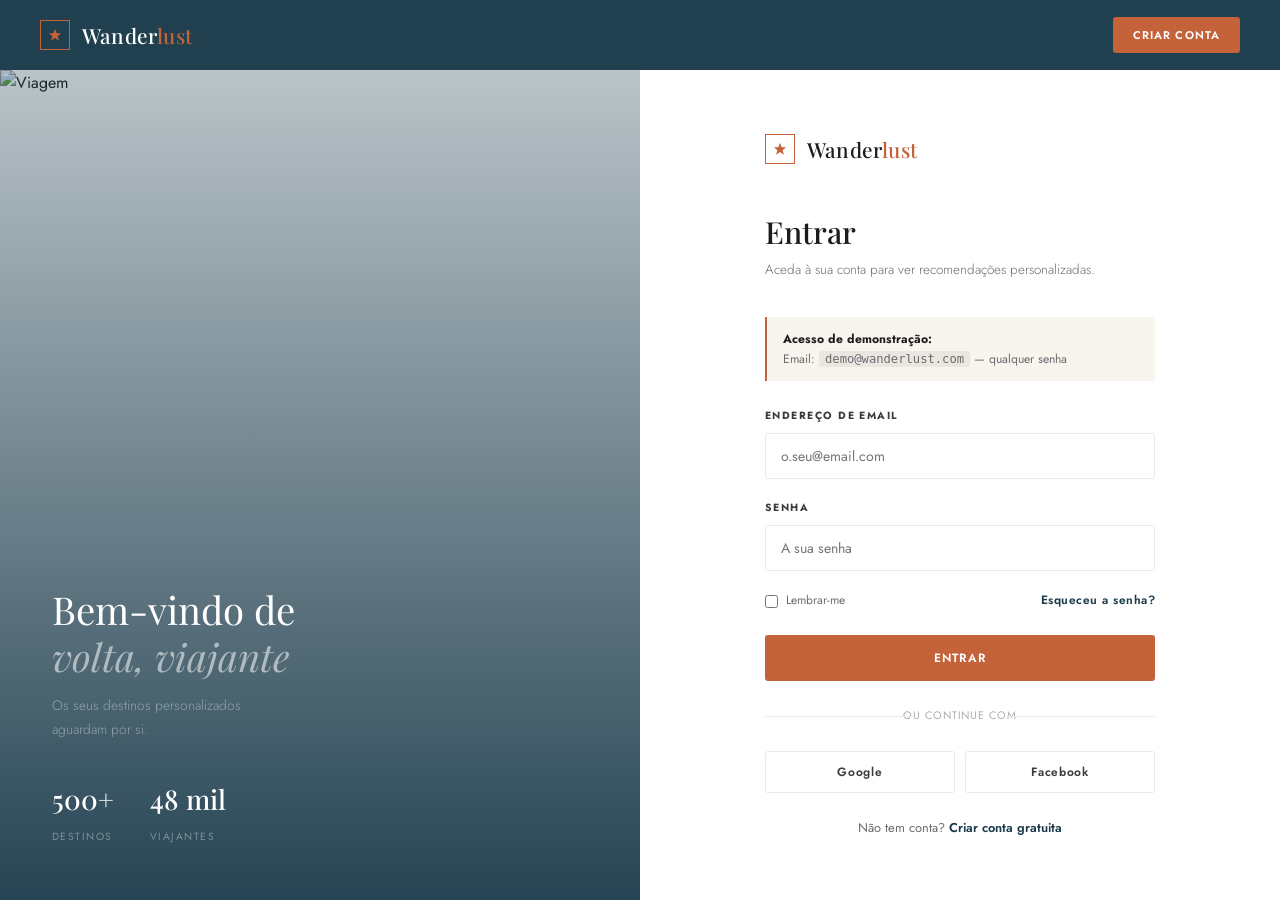
==== dashboard.html @ 4c809111 "Primeira Versão do Projecto" ====
<!DOCTYPE html>
<html lang="pt-AO">
<head>
  <meta charset="UTF-8">
  <meta name="viewport" content="width=device-width, initial-scale=1.0">
  <title>Área Pessoal — Wanderlust</title>
  <link rel="stylesheet" href="css/style.css">
  <style>
    .mobile-menu-btn {
      display: none;
      position: fixed;
      bottom: 24px; right: 24px;
      z-index: 900;
      width: 48px; height: 48px;
      background: var(--ink);
      box-shadow: var(--shadow-lg);
      align-items: center; justify-content: center;
      cursor: pointer;
      border: none;
    }
    .mobile-menu-btn svg { width: 18px; height: 18px; stroke: var(--white); fill: none; stroke-width: 1.5; }
    @media (max-width: 1100px) {
      .sidebar {
        display: block !important;
        position: fixed;
        left: -260px; top: 70px;
        height: calc(100vh - 70px);
        width: 244px;
        z-index: 800;
        transition: left .28s ease;
      }
      .sidebar.open { left: 0; }
      .mobile-menu-btn { display: flex; }
    }
  </style>
</head>
<body data-page="dashboard">

  <!-- NAVBAR -->
  <nav class="navbar scrolled" id="navbar">
    <div class="nav-inner">
      <a href="index.html" class="nav-logo">
        <div class="logo-mark">
          <svg viewBox="0 0 16 16"><path d="M8 1L10 6H15L11 9.5L12.5 14.5L8 11.5L3.5 14.5L5 9.5L1 6H6Z"/></svg>
        </div>
        <span class="logo-wordmark">Wander<span>lust</span></span>
      </a>
      <div style="display:flex;align-items:center;gap:12px">
        <div style="text-align:right">
          <div style="font-size:.8rem;font-weight:600;color:var(--white)" class="user-name">Viajante</div>
          <div style="font-size:.67rem;color:rgba(255,255,255,.35)">Área Pessoal</div>
        </div>
        <div class="sidebar-avatar user-avatar-letter" style="width:38px;height:38px;font-size:.95rem">V</div>
      </div>
    </div>
  </nav>

  <div class="dashboard-layout">

    <!-- SIDEBAR -->
    <aside class="sidebar" id="sidebar">
      <div class="sidebar-user">
        <div class="sidebar-avatar user-avatar-letter">V</div>
        <h4 class="user-name">Viajante</h4>
        <span>Explorador</span>
      </div>

      <nav class="sidebar-nav">
        <div class="nav-section-label">Principal</div>
        <a href="#overview" class="active">
          <svg viewBox="0 0 24 24"><rect x="3" y="3" width="7" height="7"/><rect x="14" y="3" width="7" height="7"/><rect x="14" y="14" width="7" height="7"/><rect x="3" y="14" width="7" height="7"/></svg>
          Visão Geral
        </a>
        <a href="#recommended">
          <svg viewBox="0 0 24 24"><polygon points="12 2 15.09 8.26 22 9.27 17 14.14 18.18 21.02 12 17.77 5.82 21.02 7 14.14 2 9.27 8.91 8.26 12 2"/></svg>
          Recomendados
        </a>
        <a href="#popular">
          <svg viewBox="0 0 24 24"><path d="M17 21v-2a4 4 0 0 0-4-4H5a4 4 0 0 0-4 4v2"/><circle cx="9" cy="7" r="4"/><path d="M23 21v-2a4 4 0 0 0-3-3.87"/><path d="M16 3.13a4 4 0 0 1 0 7.75"/></svg>
          Populares
        </a>
        <a href="#favorites">
          <svg viewBox="0 0 24 24"><path d="M20.84 4.61a5.5 5.5 0 0 0-7.78 0L12 5.67l-1.06-1.06a5.5 5.5 0 0 0-7.78 7.78l1.06 1.06L12 21.23l7.78-7.78 1.06-1.06a5.5 5.5 0 0 0 0-7.78z"/></svg>
          Favoritos
        </a>

        <div class="nav-section-label">Conta</div>
        <a href="preferences.html">
          <svg viewBox="0 0 24 24"><circle cx="12" cy="12" r="3"/><path d="M19.4 15a1.65 1.65 0 0 0 .33 1.82l.06.06a2 2 0 1 1-2.83 2.83l-.06-.06a1.65 1.65 0 0 0-1.82-.33 1.65 1.65 0 0 0-1 1.51V21a2 2 0 1 1-4 0v-.09A1.65 1.65 0 0 0 9 19.4a1.65 1.65 0 0 0-1.82.33l-.06.06a2 2 0 1 1-2.83-2.83l.06-.06A1.65 1.65 0 0 0 4.68 15a1.65 1.65 0 0 0-1.51-1H3a2 2 0 1 1 0-4h.09A1.65 1.65 0 0 0 4.6 9a1.65 1.65 0 0 0-.33-1.82l-.06-.06a2 2 0 1 1 2.83-2.83l.06.06A1.65 1.65 0 0 0 9 4.68a1.65 1.65 0 0 0 1-1.51V3a2 2 0 1 1 4 0v.09a1.65 1.65 0 0 0 1 1.51 1.65 1.65 0 0 0 1.82-.33l.06-.06a2 2 0 1 1 2.83 2.83l-.06.06A1.65 1.65 0 0 0 19.4 9a1.65 1.65 0 0 0 1.51 1H21a2 2 0 1 1 0 4h-.09a1.65 1.65 0 0 0-1.51 1z"/></svg>
          Preferências
        </a>
        <a href="#" id="sidebar-logout">
          <svg viewBox="0 0 24 24"><path d="M9 21H5a2 2 0 0 1-2-2V5a2 2 0 0 1 2-2h4"/><polyline points="16 17 21 12 16 7"/><line x1="21" y1="12" x2="9" y2="12"/></svg>
          Terminar sessão
        </a>
      </nav>
    </aside>

    <!-- MAIN -->
    <main class="dashboard-main">
      <div class="dash-header" id="overview">
        <h1>Bem-vindo, <span class="user-name">Viajante</span></h1>
        <p>Aqui estão as suas recomendações personalizadas para hoje.</p>
      </div>

      <!-- Estatísticas -->
      <div class="dash-stats">
        <div class="stat-card reveal">
          <div class="stat-card-label">Destinos explorados</div>
          <strong>12</strong>
          <span>em 4 países</span>
        </div>
        <div class="stat-card reveal reveal-delay-1">
          <div class="stat-card-label">Favoritos guardados</div>
          <strong id="stat-favorites">0</strong>
          <span>destinos</span>
        </div>
        <div class="stat-card reveal reveal-delay-2">
          <div class="stat-card-label">Avaliação média</div>
          <strong>4.9</strong>
          <span>dos seus destinos</span>
        </div>
        <div class="stat-card reveal reveal-delay-3">
          <div class="stat-card-label">Compatibilidade</div>
          <strong>97%</strong>
          <span>melhor recomendação</span>
        </div>
      </div>

      <!-- Recomendados -->
      <div class="dash-section" id="recommended">
        <div class="dash-section-header">
          <h2>Recomendados para si</h2>
          <a href="preferences.html">Ajustar preferências</a>
        </div>
        <div class="dash-grid" id="recommended-grid"></div>
      </div>

      <!-- Populares -->
      <div class="dash-section" id="popular">
        <div class="dash-section-header">
          <h2>Destinos populares</h2>
          <a href="#">Ver todos</a>
        </div>
        <div class="dash-grid" id="popular-grid"></div>
      </div>

      <!-- Favoritos -->
      <div class="dash-section" id="favorites">
        <div class="dash-section-header">
          <h2>Os seus favoritos</h2>
          <a href="#">Ver todos</a>
        </div>
        <div class="dash-grid" id="favorites-grid"></div>
      </div>

      <!-- Banner de atualização -->
      <div style="background:var(--petrol);border-radius:var(--radius);padding:36px 40px;display:flex;justify-content:space-between;align-items:center;gap:24px;flex-wrap:wrap;margin-top:16px">
        <div>
          <h3 style="font-family:'Playfair Display',serif;font-size:1.5rem;color:var(--white);margin-bottom:7px;font-weight:500">
            Refine as suas recomendações
          </h3>
          <p style="color:rgba(255,255,255,.42);font-size:.83rem;max-width:380px;font-weight:300;line-height:1.7">
            Atualize as suas preferências para receber destinos ainda mais alinhados ao seu perfil de viajante.
          </p>
        </div>
        <a href="preferences.html" class="btn btn-primary" style="flex-shrink:0">Atualizar preferências</a>
      </div>
    </main>
  </div>

  <!-- Mobile sidebar toggle -->
  <button class="mobile-menu-btn" id="mobile-sidebar-btn" aria-label="Menu">
    <svg viewBox="0 0 24 24"><line x1="3" y1="12" x2="21" y2="12"/><line x1="3" y1="6" x2="21" y2="6"/><line x1="3" y1="18" x2="21" y2="18"/></svg>
  </button>

  <!-- Modal destino -->
  <div class="modal-overlay" id="dest-modal">
    <div class="modal">
      <div class="modal-img">
        <img id="modal-img" src="" alt="">
      </div>
      <div class="modal-body">
        <div class="modal-header">
          <h2 class="modal-title" id="modal-title"></h2>
          <button class="modal-close" id="modal-close" aria-label="Fechar">✕</button>
        </div>
        <div class="modal-rating" id="modal-rating"></div>
        <div class="modal-meta">
          <span class="modal-chip" id="modal-location"></span>
          <span class="modal-chip" id="modal-climate"></span>
          <span id="modal-cats"></span>
        </div>
        <p class="modal-desc" id="modal-desc"></p>
        <div class="modal-footer">
          <div class="modal-price" id="modal-price"></div>
          <div style="display:flex;gap:10px;flex-wrap:wrap">
            <button class="btn btn-ghost btn-sm" id="modal-fav-btn">Guardar</button>
            <button class="btn btn-primary btn-sm" onclick="showToast('Funcionalidade disponível em breve.','')">Planear viagem</button>
          </div>
        </div>
      </div>
    </div>
  </div>

  <script src="js/script.js"></script>
  <script>
    // Mobile sidebar
    document.getElementById('mobile-sidebar-btn')?.addEventListener('click', () => {
      document.getElementById('sidebar').classList.toggle('open');
    });

    // Sidebar smooth scroll
    document.querySelectorAll('.sidebar-nav a[href^="#"]').forEach(a => {
      a.addEventListener('click', e => {
        e.preventDefault();
        const id = a.getAttribute('href').slice(1);
        document.getElementById(id)?.scrollIntoView({ behavior: 'smooth', block: 'start' });
        document.querySelectorAll('.sidebar-nav a').forEach(x => x.classList.remove('active'));
        a.classList.add('active');
        document.getElementById('sidebar').classList.remove('open');
      });
    });
  </script>
</body>
</html>
---- css/style.css ----
/* ============================================================
   WANDERLUST — CSS Principal
   Estética: editorial refinada, luxury travel
   Tipografia: Playfair Display + Jost
   Paleta: marfim, azul petróleo, terracota, carvão
   ============================================================ */

@import url('https://fonts.googleapis.com/css2?family=Playfair+Display:ital,wght@0,400;0,500;0,600;0,700;1,400;1,500&family=Jost:wght@300;400;500;600&display=swap');

:root {
  --ink:        #1C1C1E;
  --ink-mid:    #2C2C2E;
  --petrol:     #1A3A4A;
  --petrol-mid: #204F65;
  --teal:       #2E7D99;
  --terracota:  #C4623A;
  --terra-dark: #A84E2C;
  --ivory:      #F8F4EE;
  --ivory-dark: #EEE8DC;
  --linen:      #F2EDE4;
  --white:      #FFFFFF;
  --gray-100:   #F5F5F7;
  --gray-200:   #E8E8ED;
  --gray-400:   #AEAEB2;
  --gray-600:   #6C6C70;
  --gray-800:   #3A3A3C;
  --radius:     8px;
  --radius-lg:  16px;
  --shadow-sm:  0 2px 10px rgba(28,28,30,0.07);
  --shadow-md:  0 8px 36px rgba(28,28,30,0.11);
  --shadow-lg:  0 24px 64px rgba(28,28,30,0.16);
  --transition: 0.28s cubic-bezier(0.4, 0, 0.2, 1);
}

*, *::before, *::after { box-sizing: border-box; margin: 0; padding: 0; }
html { scroll-behavior: smooth; font-size: 16px; }
body {
  font-family: 'Jost', sans-serif;
  color: var(--ink);
  background: var(--white);
  line-height: 1.65;
  overflow-x: hidden;
  -webkit-font-smoothing: antialiased;
}
img { max-width: 100%; display: block; }
a { text-decoration: none; color: inherit; }
ul { list-style: none; }
button { cursor: pointer; border: none; background: none; font-family: inherit; }
input, select, textarea { font-family: inherit; }

.container { max-width: 1200px; margin: 0 auto; padding: 0 32px; }

.section-tag {
  display: inline-block;
  font-size: 0.67rem;
  font-weight: 600;
  letter-spacing: 0.2em;
  text-transform: uppercase;
  color: var(--terracota);
  margin-bottom: 14px;
}
.section-title {
  font-family: 'Playfair Display', serif;
  font-size: clamp(1.9rem, 3.5vw, 2.8rem);
  font-weight: 500;
  color: var(--ink);
  line-height: 1.15;
}
.section-subtitle {
  font-size: 0.96rem;
  color: var(--gray-600);
  margin-top: 14px;
  max-width: 500px;
  font-weight: 300;
  line-height: 1.75;
}

/* Botões */
.btn {
  display: inline-flex;
  align-items: center;
  gap: 10px;
  padding: 13px 28px;
  border-radius: 3px;
  font-size: 0.75rem;
  font-weight: 600;
  letter-spacing: 0.1em;
  text-transform: uppercase;
  transition: var(--transition);
  white-space: nowrap;
  cursor: pointer;
}
.btn-primary { background: var(--terracota); color: var(--white); }
.btn-primary:hover {
  background: var(--terra-dark);
  transform: translateY(-1px);
  box-shadow: 0 6px 22px rgba(196,98,58,0.28);
}
.btn-outline-light {
  background: transparent;
  color: var(--white);
  border: 1px solid rgba(255,255,255,0.4);
}
.btn-outline-light:hover {
  background: rgba(255,255,255,0.08);
  border-color: rgba(255,255,255,0.7);
}
.btn-dark { background: var(--ink); color: var(--white); }
.btn-dark:hover {
  background: var(--ink-mid);
  transform: translateY(-1px);
  box-shadow: var(--shadow-md);
}
.btn-ghost {
  background: transparent;
  color: var(--ink);
  border: 1px solid var(--gray-200);
}
.btn-ghost:hover { border-color: var(--gray-400); background: var(--gray-100); }
.btn-sm { padding: 9px 20px; font-size: 0.7rem; }
.btn-white { background: var(--white); color: var(--terracota); }
.btn-white:hover { background: var(--ivory); transform: translateY(-1px); box-shadow: 0 8px 24px rgba(0,0,0,0.12); }

/* ══ NAVBAR ══ */
.navbar {
  position: fixed;
  top: 0; left: 0; right: 0;
  z-index: 1000;
  padding: 0 32px;
  transition: background 0.35s ease, box-shadow 0.35s ease;
}
.navbar.scrolled {
  background: rgba(26,58,74,0.97);
  backdrop-filter: blur(24px);
  box-shadow: 0 1px 0 rgba(255,255,255,0.05);
}
.nav-inner {
  max-width: 1200px;
  margin: 0 auto;
  height: 70px;
  display: flex;
  align-items: center;
  justify-content: space-between;
}
.nav-logo { display: flex; align-items: center; gap: 12px; }
.logo-mark {
  width: 30px; height: 30px;
  border: 1.5px solid var(--terracota);
  display: flex; align-items: center; justify-content: center;
}
.logo-mark svg { width: 14px; height: 14px; fill: var(--terracota); }
.logo-wordmark {
  font-family: 'Playfair Display', serif;
  font-size: 1.3rem;
  font-weight: 500;
  color: var(--white);
  letter-spacing: 0.01em;
}
.logo-wordmark span { color: var(--terracota); }

.nav-menu { display: flex; align-items: center; gap: 38px; }
.nav-menu a {
  font-size: 0.73rem;
  font-weight: 500;
  letter-spacing: 0.12em;
  text-transform: uppercase;
  color: rgba(255,255,255,0.6);
  transition: color 0.2s;
  position: relative;
}
.nav-menu a::after {
  content: '';
  position: absolute;
  bottom: -5px; left: 0;
  width: 0; height: 1px;
  background: var(--terracota);
  transition: width 0.22s ease;
}
.nav-menu a:hover { color: var(--white); }
.nav-menu a:hover::after { width: 100%; }

.nav-actions { display: flex; align-items: center; gap: 20px; }
.nav-link-login {
  font-size: 0.73rem;
  font-weight: 500;
  letter-spacing: 0.1em;
  text-transform: uppercase;
  color: rgba(255,255,255,0.55);
  transition: color 0.2s;
}
.nav-link-login:hover { color: var(--white); }

.hamburger { display: none; flex-direction: column; gap: 5px; cursor: pointer; padding: 4px; }
.hamburger span { width: 22px; height: 1.5px; background: var(--white); display: block; transition: var(--transition); }
.hamburger.open span:nth-child(1) { transform: translateY(6.5px) rotate(45deg); }
.hamburger.open span:nth-child(2) { opacity: 0; }
.hamburger.open span:nth-child(3) { transform: translateY(-6.5px) rotate(-45deg); }

/* ══ HERO ══ */
.hero {
  min-height: 100vh;
  position: relative;
  display: flex;
  align-items: center;
  overflow: hidden;
}
.hero-bg {
  position: absolute; inset: 0;
  background: url('https://images.unsplash.com/photo-1506905925346-21bda4d32df4?w=1800&q=85') center/cover no-repeat;
}
.hero-bg::after {
  content: '';
  position: absolute; inset: 0;
  background: linear-gradient(110deg, rgba(26,58,74,0.88) 0%, rgba(26,58,74,0.52) 55%, rgba(26,58,74,0.18) 100%);
}
.hero-content {
  position: relative;
  z-index: 2;
  max-width: 610px;
  padding: 130px 32px 90px;
  margin-left: max(32px, calc(50vw - 600px));
}

.hero-eyebrow {
  font-size: 0.65rem;
  font-weight: 600;
  letter-spacing: 0.24em;
  text-transform: uppercase;
  color: var(--terracota);
  margin-bottom: 20px;
  animation: fadeInUp 0.7s ease both;
  display: flex;
  align-items: center;
  gap: 12px;
}
.hero-eyebrow::before {
  content: '';
  display: inline-block;
  width: 28px; height: 1px;
  background: var(--terracota);
}

.hero h1 {
  font-family: 'Playfair Display', serif;
  font-size: clamp(2.6rem, 5vw, 4.4rem);
  font-weight: 400;
  color: var(--white);
  line-height: 1.08;
  margin-bottom: 22px;
  animation: fadeInUp 0.7s 0.12s ease both;
}
.hero h1 em { font-style: italic; color: rgba(255,255,255,0.65); }

.hero p {
  font-size: 0.98rem;
  color: rgba(255,255,255,0.58);
  margin-bottom: 44px;
  font-weight: 300;
  line-height: 1.8;
  animation: fadeInUp 0.7s 0.22s ease both;
}

.hero-cta { display: flex; gap: 14px; flex-wrap: wrap; animation: fadeInUp 0.7s 0.32s ease both; }

.hero-stats {
  display: flex;
  gap: 48px;
  margin-top: 64px;
  animation: fadeInUp 0.7s 0.44s ease both;
  padding-top: 36px;
  border-top: 1px solid rgba(255,255,255,0.1);
}
.hero-stat strong {
  display: block;
  font-family: 'Playfair Display', serif;
  font-size: 1.8rem;
  font-weight: 500;
  color: var(--white);
  line-height: 1;
  margin-bottom: 4px;
}
.hero-stat span {
  font-size: 0.67rem;
  color: rgba(255,255,255,0.38);
  text-transform: uppercase;
  letter-spacing: 0.14em;
}

.hero-scroll {
  position: absolute;
  bottom: 36px; left: 50%;
  transform: translateX(-50%);
  z-index: 2;
  display: flex;
  flex-direction: column;
  align-items: center;
  gap: 10px;
}
.scroll-label { font-size: 0.6rem; letter-spacing: 0.2em; text-transform: uppercase; color: rgba(255,255,255,0.28); }
.scroll-track { width: 1px; height: 44px; background: rgba(255,255,255,0.12); position: relative; overflow: hidden; }
.scroll-track::after {
  content: '';
  position: absolute;
  top: -40%; left: 0;
  width: 100%; height: 40%;
  background: var(--terracota);
  animation: scrollAnim 2s ease infinite;
}

/* ══ SEARCH BAR ══ */
.hero-search {
  background: var(--white);
  border-radius: 4px;
  display: flex;
  align-items: stretch;
  box-shadow: 0 20px 56px rgba(0,0,0,0.22);
  max-width: 640px;
  margin: 36px 0;
  overflow: hidden;
  animation: fadeInUp 0.7s 0.38s ease both;
}
.search-field {
  flex: 1;
  padding: 14px 24px;
  border-right: 1px solid var(--gray-200);
  display: flex; flex-direction: column; justify-content: center;
}
.search-field:last-of-type { border-right: none; }
.search-field label {
  font-size: 0.6rem;
  font-weight: 600;
  letter-spacing: 0.16em;
  text-transform: uppercase;
  color: var(--gray-400);
  margin-bottom: 3px;
}
.search-field input {
  border: none; outline: none;
  font-size: 0.88rem; color: var(--ink);
  background: transparent; font-weight: 500;
}
.search-field input::placeholder { color: var(--gray-400); font-weight: 400; }
.search-btn {
  background: var(--terracota);
  color: var(--white);
  padding: 0 28px;
  font-size: 0.7rem;
  font-weight: 700;
  letter-spacing: 0.16em;
  text-transform: uppercase;
  transition: background 0.2s;
  flex-shrink: 0;
  border: none;
  cursor: pointer;
}
.search-btn:hover { background: var(--terra-dark); }

/* ══ DESTINOS ══ */
.section-destinations { padding: 108px 0; background: var(--white); }
.section-header {
  display: flex;
  justify-content: space-between;
  align-items: flex-end;
  margin-bottom: 44px;
  gap: 24px;
}

.filter-tabs {
  display: flex;
  gap: 0;
  border-bottom: 1px solid var(--gray-200);
  margin-top: 32px;
  overflow-x: auto;
  scrollbar-width: none;
}
.filter-tabs::-webkit-scrollbar { display: none; }
.filter-tab {
  padding: 10px 22px;
  font-size: 0.7rem;
  font-weight: 600;
  letter-spacing: 0.1em;
  text-transform: uppercase;
  color: var(--gray-400);
  border-bottom: 2px solid transparent;
  margin-bottom: -1px;
  transition: color 0.2s, border-color 0.2s;
  cursor: pointer;
  white-space: nowrap;
  background: none;
}
.filter-tab:hover { color: var(--ink); }
.filter-tab.active { color: var(--ink); border-bottom-color: var(--terracota); }

.destinations-grid {
  display: grid;
  grid-template-columns: repeat(auto-fill, minmax(268px, 1fr));
  gap: 26px;
}

/* Card destino */
.dest-card {
  background: var(--white);
  border-radius: var(--radius);
  overflow: hidden;
  box-shadow: var(--shadow-sm);
  transition: transform 0.3s ease, box-shadow 0.3s ease;
  cursor: pointer;
  position: relative;
}
.dest-card:hover { transform: translateY(-6px); box-shadow: var(--shadow-lg); }

.dest-card-img { position: relative; height: 208px; overflow: hidden; }
.dest-card-img img { width: 100%; height: 100%; object-fit: cover; transition: transform 0.55s ease; }
.dest-card:hover .dest-card-img img { transform: scale(1.06); }

.dest-card-badge {
  position: absolute;
  top: 14px; left: 14px;
  background: var(--white);
  color: var(--ink);
  font-size: 0.6rem;
  font-weight: 700;
  padding: 4px 11px;
  letter-spacing: 0.12em;
  text-transform: uppercase;
}
.dest-card-fav {
  position: absolute;
  top: 14px; right: 14px;
  width: 32px; height: 32px;
  background: rgba(255,255,255,0.92);
  display: flex; align-items: center; justify-content: center;
  font-size: 0.82rem;
  transition: var(--transition);
  color: var(--gray-400);
  border: none; cursor: pointer;
}
.dest-card-fav:hover, .dest-card-fav.active { color: #C0392B; }

.dest-card-body { padding: 22px; }
.dest-card-location {
  font-size: 0.68rem;
  letter-spacing: 0.12em;
  text-transform: uppercase;
  color: var(--gray-400);
  margin-bottom: 7px;
  font-weight: 500;
}
.dest-card-title {
  font-family: 'Playfair Display', serif;
  font-size: 1.18rem;
  font-weight: 500;
  color: var(--ink);
  margin-bottom: 9px;
  line-height: 1.25;
}
.dest-card-desc {
  font-size: 0.8rem;
  color: var(--gray-600);
  line-height: 1.65;
  margin-bottom: 18px;
  display: -webkit-box;
  -webkit-line-clamp: 2;
  -webkit-box-orient: vertical;
  overflow: hidden;
  font-weight: 300;
}
.dest-card-footer {
  display: flex;
  justify-content: space-between;
  align-items: center;
  padding-top: 17px;
  border-top: 1px solid var(--gray-200);
}
.dest-card-price { font-weight: 600; font-size: 0.92rem; color: var(--ink); }
.dest-card-price small { font-size: 0.65rem; font-weight: 400; color: var(--gray-400); }
.dest-card-rating { display: flex; align-items: center; gap: 5px; font-size: 0.74rem; color: var(--gray-600); }
.star-fill { color: #C8993A; }

/* ══ COMO FUNCIONA ══ */
.section-how {
  padding: 108px 0;
  background: var(--petrol);
  position: relative;
  overflow: hidden;
}
.section-how::before {
  content: '';
  position: absolute;
  bottom: -100px; right: -100px;
  width: 440px; height: 440px;
  border: 1px solid rgba(255,255,255,0.04);
  border-radius: 50%;
}
.section-how .section-title { color: var(--white); }
.section-how .section-subtitle { color: rgba(255,255,255,0.4); }
.section-how .section-tag { color: rgba(196,98,58,0.75); }

.how-grid {
  display: grid;
  grid-template-columns: repeat(3, 1fr);
  gap: 2px;
  margin-top: 60px;
}
.how-step {
  padding: 44px 38px;
  background: rgba(255,255,255,0.028);
  transition: background 0.3s;
}
.how-step:hover { background: rgba(255,255,255,0.055); }

.step-number {
  font-family: 'Playfair Display', serif;
  font-size: 3.8rem;
  font-weight: 400;
  color: rgba(255,255,255,0.055);
  line-height: 1;
  margin-bottom: 24px;
  display: block;
}
.step-icon-wrap {
  width: 42px; height: 42px;
  border: 1px solid rgba(196,98,58,0.35);
  display: flex; align-items: center; justify-content: center;
  margin-bottom: 20px;
}
.step-icon-wrap svg { width: 18px; height: 18px; stroke: var(--terracota); fill: none; stroke-width: 1.5; }
.how-step h3 {
  font-family: 'Playfair Display', serif;
  font-size: 1.25rem;
  font-weight: 500;
  color: var(--white);
  margin-bottom: 12px;
}
.how-step p { font-size: 0.82rem; color: rgba(255,255,255,0.4); line-height: 1.8; font-weight: 300; }

/* ══ DESTAQUES ══ */
.section-highlights { padding: 108px 0; background: var(--ivory); }
.highlights-grid {
  display: grid;
  grid-template-columns: 1.3fr 1fr 1fr;
  grid-template-rows: 1fr 1fr;
  gap: 14px;
  margin-top: 48px;
  height: 520px;
}
.highlight-card { border-radius: var(--radius); overflow: hidden; position: relative; cursor: pointer; }
.highlight-card.featured { grid-row: span 2; }
.highlight-card img { width: 100%; height: 100%; object-fit: cover; transition: transform 0.52s ease; }
.highlight-card:hover img { transform: scale(1.04); }
.highlight-overlay {
  position: absolute; inset: 0;
  background: linear-gradient(to top, rgba(28,28,30,0.8) 0%, transparent 55%);
  display: flex; flex-direction: column; justify-content: flex-end;
  padding: 22px;
}
.hl-rating { font-size: 0.67rem; font-weight: 600; color: #C8993A; letter-spacing: 0.1em; text-transform: uppercase; margin-bottom: 6px; }
.hl-name { font-family: 'Playfair Display', serif; font-size: 1.18rem; font-weight: 500; color: var(--white); margin-bottom: 3px; }
.highlight-card.featured .hl-name { font-size: 1.8rem; }
.hl-location { font-size: 0.68rem; color: rgba(255,255,255,0.52); text-transform: uppercase; letter-spacing: 0.12em; }

/* ══ FOOTER ══ */
.footer { background: var(--ink); padding: 84px 0 36px; }
.footer-grid {
  display: grid;
  grid-template-columns: 1.5fr 1fr 1fr 1fr;
  gap: 52px;
  margin-bottom: 68px;
}
.footer-brand .logo-wordmark { font-size: 1.45rem; }
.footer-brand p {
  margin-top: 18px;
  font-size: 0.8rem;
  color: rgba(255,255,255,0.34);
  line-height: 1.8;
  font-weight: 300;
  max-width: 280px;
}
.footer-socials { display: flex; gap: 8px; margin-top: 26px; }
.footer-social-link {
  width: 34px; height: 34px;
  border: 1px solid rgba(255,255,255,0.1);
  display: flex; align-items: center; justify-content: center;
  transition: var(--transition);
  font-size: 0.72rem;
  color: rgba(255,255,255,0.4);
  text-transform: uppercase;
  letter-spacing: 0.04em;
  font-weight: 600;
}
.footer-social-link:hover { border-color: var(--terracota); color: var(--terracota); }

.footer-col h4 {
  font-size: 0.62rem;
  font-weight: 700;
  text-transform: uppercase;
  letter-spacing: 0.2em;
  color: rgba(255,255,255,0.22);
  margin-bottom: 20px;
}
.footer-col a {
  display: block;
  font-size: 0.8rem;
  color: rgba(255,255,255,0.42);
  margin-bottom: 12px;
  transition: color 0.2s;
  font-weight: 300;
}
.footer-col a:hover { color: rgba(255,255,255,0.8); }
.footer-bottom {
  border-top: 1px solid rgba(255,255,255,0.06);
  padding-top: 32px;
  display: flex;
  justify-content: space-between;
  align-items: center;
  font-size: 0.72rem;
  color: rgba(255,255,255,0.22);
}

/* ══ AUTH ══ */
.auth-page {
  min-height: 100vh;
  display: grid;
  grid-template-columns: 1fr 1fr;
  padding-top: 70px;
}
.auth-visual {
  position: relative; overflow: hidden;
  display: flex; align-items: flex-end; padding: 52px;
}
.auth-visual img {
  position: absolute; inset: 0;
  width: 100%; height: 100%; object-fit: cover;
}
.auth-visual-overlay {
  position: absolute; inset: 0;
  background: linear-gradient(to top, rgba(26,58,74,0.95) 0%, rgba(26,58,74,0.3) 100%);
}
.auth-visual-content { position: relative; z-index: 1; }
.auth-visual-content h2 {
  font-family: 'Playfair Display', serif;
  font-size: 2.4rem;
  color: var(--white);
  font-weight: 400;
  line-height: 1.2;
  margin-bottom: 14px;
}
.auth-visual-content h2 em { font-style: italic; color: rgba(255,255,255,0.55); }
.auth-visual-content p { color: rgba(255,255,255,0.42); font-size: 0.86rem; font-weight: 300; line-height: 1.75; }

.auth-form-side {
  display: flex; align-items: center; justify-content: center;
  padding: 52px;
  background: var(--white);
  overflow-y: auto;
}
.auth-form-container { width: 100%; max-width: 390px; }
.auth-logo { display: flex; align-items: center; gap: 12px; margin-bottom: 48px; }
.auth-logo .logo-mark { border-color: var(--terracota); }
.auth-logo .logo-wordmark { color: var(--ink); }

.auth-title { font-family: 'Playfair Display', serif; font-size: 1.9rem; font-weight: 500; color: var(--ink); margin-bottom: 8px; line-height: 1.2; }
.auth-sub { font-size: 0.84rem; color: var(--gray-600); margin-bottom: 36px; font-weight: 300; }

.form-group { margin-bottom: 20px; }
.form-group label {
  display: block;
  font-size: 0.65rem;
  font-weight: 700;
  color: var(--gray-800);
  text-transform: uppercase;
  letter-spacing: 0.14em;
  margin-bottom: 9px;
}
.form-group input, .form-group select {
  width: 100%;
  padding: 12px 15px;
  border: 1px solid var(--gray-200);
  border-radius: 3px;
  font-size: 0.88rem;
  color: var(--ink);
  transition: border-color 0.2s, box-shadow 0.2s;
  background: var(--white);
  outline: none;
}
.form-group input:focus, .form-group select:focus {
  border-color: var(--petrol);
  box-shadow: 0 0 0 3px rgba(26,58,74,0.07);
}
.form-group input.error { border-color: #C0392B; }
.form-group .error-msg { font-size: 0.7rem; color: #C0392B; margin-top: 6px; display: none; }
.form-group .error-msg.show { display: block; }
.form-row { display: grid; grid-template-columns: 1fr 1fr; gap: 14px; }

.form-footer { display: flex; justify-content: space-between; align-items: center; margin-bottom: 24px; }
.form-footer a { font-size: 0.75rem; color: var(--petrol); font-weight: 600; letter-spacing: 0.04em; }
.remember-label { display: flex; align-items: center; gap: 8px; cursor: pointer; font-size: 0.75rem; color: var(--gray-600); }
.remember-label input { width: auto; accent-color: var(--petrol); cursor: pointer; }

.auth-divider {
  text-align: center; position: relative;
  margin: 26px 0;
  font-size: 0.68rem; color: var(--gray-400);
  letter-spacing: 0.08em; text-transform: uppercase;
}
.auth-divider::before, .auth-divider::after {
  content: '';
  position: absolute; top: 50%;
  width: 38%; height: 1px;
  background: var(--gray-200);
}
.auth-divider::before { left: 0; }
.auth-divider::after { right: 0; }

.social-btns { display: grid; grid-template-columns: 1fr 1fr; gap: 10px; }
.social-btn {
  display: flex; align-items: center; justify-content: center; gap: 8px;
  padding: 11px;
  border: 1px solid var(--gray-200);
  border-radius: 3px;
  font-size: 0.75rem; font-weight: 600;
  color: var(--gray-800);
  letter-spacing: 0.06em;
  transition: var(--transition);
  cursor: pointer;
  background: var(--white);
}
.social-btn:hover { border-color: var(--gray-400); background: var(--gray-100); }
.auth-switch { text-align: center; margin-top: 24px; font-size: 0.8rem; color: var(--gray-600); }
.auth-switch a { color: var(--petrol); font-weight: 600; }
.btn-full { width: 100%; justify-content: center; padding: 14px; }

.demo-hint {
  background: var(--ivory);
  border-left: 2px solid var(--terracota);
  padding: 12px 16px;
  margin-bottom: 26px;
  font-size: 0.76rem;
  color: var(--gray-600);
  line-height: 1.65;
}
.demo-hint strong { color: var(--ink); }
.demo-hint code { background: rgba(0,0,0,0.055); padding: 1px 6px; border-radius: 2px; font-family: monospace; }

/* ══ PREFERENCES ══ */
.pref-page { min-height: 100vh; padding-top: 70px; background: var(--ivory); }
.pref-header { background: var(--petrol); padding: 68px 32px 84px; text-align: center; }
.pref-header h1 {
  font-family: 'Playfair Display', serif;
  font-size: 2.4rem; color: var(--white);
  font-weight: 400; margin-bottom: 12px; line-height: 1.2;
}
.pref-header p { color: rgba(255,255,255,0.42); font-size: 0.9rem; font-weight: 300; }

.pref-steps { display: flex; justify-content: center; align-items: center; gap: 0; margin-top: 32px; }
.pref-step-dot { width: 7px; height: 7px; background: rgba(255,255,255,0.15); border-radius: 50%; transition: background 0.3s; }
.pref-step-dot.done { background: var(--terracota); }
.pref-step-line-h { width: 36px; height: 1px; background: rgba(255,255,255,0.1); }

.pref-body { max-width: 740px; margin: -34px auto 84px; padding: 0 24px; }
.pref-card {
  background: var(--white);
  border-radius: var(--radius);
  padding: 40px;
  margin-bottom: 18px;
  box-shadow: var(--shadow-md);
}
.pref-card h3 { font-family: 'Playfair Display', serif; font-size: 1.3rem; color: var(--ink); margin-bottom: 6px; font-weight: 500; }
.pref-card .card-sub { font-size: 0.78rem; color: var(--gray-400); margin-bottom: 26px; font-weight: 300; }

.tourism-grid { display: grid; grid-template-columns: repeat(auto-fill, minmax(124px, 1fr)); gap: 10px; }
.tourism-item input[type="checkbox"] { display: none; }
.tourism-label {
  display: flex; flex-direction: column; align-items: center; gap: 10px;
  padding: 20px 10px 17px;
  border: 1px solid var(--gray-200);
  border-radius: var(--radius);
  cursor: pointer;
  transition: var(--transition);
  text-align: center;
  font-size: 0.7rem; font-weight: 600;
  letter-spacing: 0.08em; text-transform: uppercase;
  color: var(--gray-600);
}
.tourism-label .t-icon {
  width: 34px; height: 34px;
  border: 1px solid var(--gray-200);
  display: flex; align-items: center; justify-content: center;
  border-radius: 50%;
  transition: var(--transition);
}
.tourism-label .t-icon svg { width: 15px; height: 15px; stroke: var(--gray-400); fill: none; stroke-width: 1.5; }
.tourism-item input:checked + .tourism-label { border-color: var(--petrol); color: var(--petrol); }
.tourism-item input:checked + .tourism-label .t-icon { border-color: var(--petrol); background: rgba(26,58,74,0.06); }
.tourism-item input:checked + .tourism-label .t-icon svg { stroke: var(--petrol); }

.pref-options-grid { display: grid; grid-template-columns: repeat(3, 1fr); gap: 10px; }
.pref-option input[type="radio"] { display: none; }
.pref-option-label {
  display: flex; flex-direction: column; align-items: flex-start; gap: 4px;
  padding: 18px;
  border: 1px solid var(--gray-200);
  border-radius: var(--radius);
  cursor: pointer;
  transition: var(--transition);
}
.pref-option-label strong { font-size: 0.83rem; font-weight: 600; color: var(--ink); }
.pref-option-label span { font-size: 0.7rem; color: var(--gray-400); font-weight: 300; }
.pref-option input:checked + .pref-option-label { border-color: var(--terracota); background: rgba(196,98,58,0.04); }
.pref-option input:checked + .pref-option-label strong { color: var(--terracota); }

.range-group { margin-top: 8px; }
.range-group input[type="range"] { width: 100%; accent-color: var(--petrol); cursor: pointer; height: 4px; }
.range-info { display: flex; justify-content: space-between; margin-top: 10px; font-size: 0.7rem; color: var(--gray-400); }
.range-info strong { color: var(--ink); }

.pref-actions { display: flex; justify-content: flex-end; gap: 12px; margin-top: 28px; flex-wrap: wrap; }

/* ══ DASHBOARD ══ */
.dashboard-layout { display: grid; grid-template-columns: 244px 1fr; min-height: 100vh; padding-top: 70px; }
.sidebar {
  background: var(--ink);
  position: sticky; top: 70px;
  height: calc(100vh - 70px);
  overflow-y: auto;
  border-right: 1px solid rgba(255,255,255,0.04);
}
.sidebar-user { padding: 28px 26px; border-bottom: 1px solid rgba(255,255,255,0.05); }
.sidebar-avatar {
  width: 46px; height: 46px;
  border-radius: 50%;
  background: linear-gradient(135deg, var(--terracota), var(--teal));
  display: flex; align-items: center; justify-content: center;
  font-family: 'Playfair Display', serif;
  font-size: 1.15rem; font-weight: 500;
  color: var(--white);
  margin-bottom: 13px;
}
.sidebar-user h4 { font-size: 0.88rem; font-weight: 600; color: var(--white); margin-bottom: 3px; }
.sidebar-user span { font-size: 0.7rem; color: rgba(255,255,255,0.28); font-weight: 300; }

.nav-section-label {
  font-size: 0.58rem; font-weight: 700;
  text-transform: uppercase; letter-spacing: 0.2em;
  color: rgba(255,255,255,0.18);
  padding: 22px 26px 8px;
}
.sidebar-nav a {
  display: flex; align-items: center; gap: 11px;
  padding: 11px 26px;
  font-size: 0.78rem; font-weight: 500;
  letter-spacing: 0.04em;
  color: rgba(255,255,255,0.38);
  transition: color 0.2s, background 0.2s;
  border-left: 2px solid transparent;
}
.sidebar-nav a:hover, .sidebar-nav a.active { color: rgba(255,255,255,0.88); background: rgba(255,255,255,0.04); }
.sidebar-nav a.active { border-left-color: var(--terracota); }
.sidebar-nav a svg { width: 14px; height: 14px; stroke: currentColor; fill: none; stroke-width: 1.5; flex-shrink: 0; }

.dashboard-main { background: var(--gray-100); padding: 44px 40px; }
.dash-header { margin-bottom: 38px; }
.dash-header h1 { font-family: 'Playfair Display', serif; font-size: 1.9rem; color: var(--ink); font-weight: 500; margin-bottom: 5px; }
.dash-header p { color: var(--gray-600); font-size: 0.84rem; font-weight: 300; }

.dash-stats { display: grid; grid-template-columns: repeat(4, 1fr); gap: 14px; margin-bottom: 44px; }
.stat-card {
  background: var(--white);
  border-radius: var(--radius);
  padding: 22px;
  box-shadow: var(--shadow-sm);
  border-bottom: 2px solid transparent;
  transition: border-color 0.2s;
}
.stat-card:hover { border-bottom-color: var(--terracota); }
.stat-card-label { font-size: 0.62rem; font-weight: 700; letter-spacing: 0.16em; text-transform: uppercase; color: var(--gray-400); margin-bottom: 11px; }
.stat-card strong { display: block; font-family: 'Playfair Display', serif; font-size: 1.9rem; font-weight: 500; color: var(--ink); line-height: 1; margin-bottom: 4px; }
.stat-card span { font-size: 0.7rem; color: var(--gray-400); font-weight: 300; }

.dash-section { margin-bottom: 48px; }
.dash-section-header {
  display: flex; justify-content: space-between; align-items: baseline;
  margin-bottom: 22px;
  padding-bottom: 14px;
  border-bottom: 1px solid var(--gray-200);
}
.dash-section-header h2 { font-family: 'Playfair Display', serif; font-size: 1.38rem; color: var(--ink); font-weight: 500; }
.dash-section-header a { font-size: 0.68rem; font-weight: 600; letter-spacing: 0.12em; text-transform: uppercase; color: var(--terracota); }
.dash-grid { display: grid; grid-template-columns: repeat(auto-fill, minmax(224px, 1fr)); gap: 18px; }

.rec-label {
  position: absolute; top: 14px; left: 14px;
  background: var(--terracota); color: var(--white);
  font-size: 0.56rem; font-weight: 700;
  padding: 4px 10px;
  letter-spacing: 0.14em; text-transform: uppercase;
}
.match-pill {
  display: inline-flex; align-items: center; gap: 4px;
  background: rgba(46,125,153,0.1); color: var(--teal);
  font-size: 0.65rem; font-weight: 700;
  padding: 3px 9px;
  letter-spacing: 0.08em; text-transform: uppercase;
  margin-bottom: 7px;
}

/* ══ MODAL ══ */
.modal-overlay {
  position: fixed; inset: 0;
  background: rgba(28,28,30,0.68);
  backdrop-filter: blur(8px);
  z-index: 2000;
  display: flex; align-items: center; justify-content: center;
  padding: 24px;
  opacity: 0; pointer-events: none;
  transition: opacity 0.3s ease;
}
.modal-overlay.open { opacity: 1; pointer-events: all; }
.modal {
  background: var(--white);
  border-radius: var(--radius);
  width: 100%; max-width: 640px; max-height: 88vh;
  overflow-y: auto;
  transform: translateY(18px) scale(0.98);
  transition: var(--transition);
}
.modal-overlay.open .modal { transform: translateY(0) scale(1); }
.modal-img { height: 270px; overflow: hidden; }
.modal-img img { width: 100%; height: 100%; object-fit: cover; }
.modal-body { padding: 32px; }
.modal-header { display: flex; justify-content: space-between; align-items: flex-start; margin-bottom: 10px; gap: 14px; }
.modal-title { font-family: 'Playfair Display', serif; font-size: 1.8rem; font-weight: 500; color: var(--ink); line-height: 1.15; }
.modal-close {
  width: 32px; height: 32px;
  display: flex; align-items: center; justify-content: center;
  background: var(--gray-100); border: none; cursor: pointer;
  font-size: 0.95rem; color: var(--gray-600);
  flex-shrink: 0; transition: background 0.2s;
}
.modal-close:hover { background: var(--gray-200); }
.modal-rating { font-size: 0.72rem; font-weight: 600; color: #C8993A; letter-spacing: 0.08em; margin-bottom: 14px; }
.modal-meta { display: flex; flex-wrap: wrap; gap: 7px; margin-bottom: 20px; }
.modal-chip {
  font-size: 0.67rem; color: var(--gray-600);
  background: var(--gray-100);
  padding: 5px 12px;
  font-weight: 600;
  letter-spacing: 0.08em; text-transform: uppercase;
}
.modal-desc {
  font-size: 0.86rem; color: var(--gray-600);
  line-height: 1.8; margin-bottom: 28px;
  font-weight: 300;
  border-top: 1px solid var(--gray-200);
  padding-top: 20px;
}
.modal-footer { display: flex; justify-content: space-between; align-items: center; gap: 14px; flex-wrap: wrap; }
.modal-price { font-family: 'Playfair Display', serif; font-size: 1.6rem; font-weight: 500; color: var(--ink); }
.modal-price small { font-size: 0.7rem; font-weight: 300; color: var(--gray-400); font-family: 'Jost', sans-serif; }

/* ══ TOAST ══ */
.toast-container { position: fixed; bottom: 28px; right: 28px; z-index: 3000; display: flex; flex-direction: column; gap: 8px; }
.toast {
  background: var(--ink);
  color: rgba(255,255,255,0.82);
  padding: 13px 18px;
  font-size: 0.8rem; font-weight: 400;
  display: flex; align-items: center; gap: 10px;
  box-shadow: var(--shadow-lg);
  transform: translateX(110%);
  transition: transform 0.36s cubic-bezier(0.34, 1.4, 0.64, 1);
  max-width: 290px;
  border-left: 2px solid var(--terracota);
  border-radius: 2px;
}
.toast.show { transform: translateX(0); }
.toast.success { border-left-color: #27AE60; }
.toast.error { border-left-color: #C0392B; }

/* ══ EMPTY STATE ══ */
.empty-state { text-align: center; padding: 60px 24px; color: var(--gray-400); grid-column: 1 / -1; }
.empty-state p { font-size: 0.84rem; font-weight: 300; line-height: 1.75; max-width: 260px; margin: 0 auto; }

/* ══ CTA BAND ══ */
.cta-band { background: var(--terracota); padding: 88px 32px; text-align: center; }
.cta-band h2 { font-family: 'Playfair Display', serif; font-size: clamp(1.75rem, 3.2vw, 2.5rem); color: var(--white); font-weight: 400; margin-bottom: 13px; line-height: 1.2; }
.cta-band p { color: rgba(255,255,255,0.6); font-size: 0.92rem; margin-bottom: 36px; max-width: 420px; margin-left: auto; margin-right: auto; font-weight: 300; line-height: 1.75; }

/* ══ ANIMAÇÕES ══ */
@keyframes fadeInUp { from { opacity: 0; transform: translateY(22px); } to { opacity: 1; transform: translateY(0); } }
@keyframes scrollAnim { 0% { top: -40%; } 100% { top: 140%; } }

.reveal { opacity: 0; transform: translateY(26px); transition: opacity 0.62s ease, transform 0.62s ease; }
.reveal.visible { opacity: 1; transform: translateY(0); }
.reveal-delay-1 { transition-delay: 0.1s; }
.reveal-delay-2 { transition-delay: 0.2s; }
.reveal-delay-3 { transition-delay: 0.3s; }

/* ══ RESPONSIVE ══ */
@media (max-width: 1100px) {
  .dashboard-layout { grid-template-columns: 1fr; }
  .sidebar { display: none; }
  .dashboard-main { padding: 34px 26px; }
  .dash-stats { grid-template-columns: repeat(2, 1fr); }
  .highlights-grid { grid-template-columns: 1fr 1fr; height: auto; }
  .highlight-card.featured { grid-column: span 2; height: 290px; }
  .footer-grid { grid-template-columns: 1fr 1fr; gap: 36px; }
  .how-grid { grid-template-columns: 1fr; }
}
@media (max-width: 820px) {
  .auth-page { grid-template-columns: 1fr; }
  .auth-visual { display: none; }
  .section-header { flex-direction: column; align-items: flex-start; }
}
@media (max-width: 768px) {
  .navbar { padding: 0 20px; }
  .container { padding: 0 20px; }
  .nav-menu, .hide-mobile { display: none; }
  .hamburger { display: flex; }
  .nav-menu.mobile-open {
    display: flex; flex-direction: column;
    position: absolute; top: 70px; left: 0; right: 0;
    background: rgba(26,58,74,0.97);
    backdrop-filter: blur(20px);
    padding: 28px 22px; gap: 22px;
  }
  .hero-content { padding: 115px 20px 80px; margin-left: 0; }
  .hero-search { flex-direction: column; }
  .search-field { border-right: none; border-bottom: 1px solid var(--gray-200); }
  .search-btn { padding: 15px; width: 100%; text-align: center; display: flex; justify-content: center; }
  .hero-stats { gap: 28px; }
  .highlights-grid { grid-template-columns: 1fr; height: auto; }
  .highlight-card.featured { grid-column: span 1; height: 240px; }
  .footer-grid { grid-template-columns: 1fr; gap: 28px; }
  .footer-bottom { flex-direction: column; gap: 8px; text-align: center; }
  .pref-options-grid { grid-template-columns: 1fr 1fr; }
  .dashboard-main { padding: 26px 16px; }
  .dash-stats { grid-template-columns: 1fr 1fr; }
  .form-row { grid-template-columns: 1fr; }
}
@media (max-width: 480px) {
  .hero-cta { flex-direction: column; }
  .hero-stats { flex-direction: column; gap: 14px; }
  .tourism-grid { grid-template-columns: repeat(3, 1fr); }
  .dash-stats { grid-template-columns: 1fr; }
  .pref-options-grid { grid-template-columns: 1fr; }
  .social-btns { grid-template-columns: 1fr; }
}
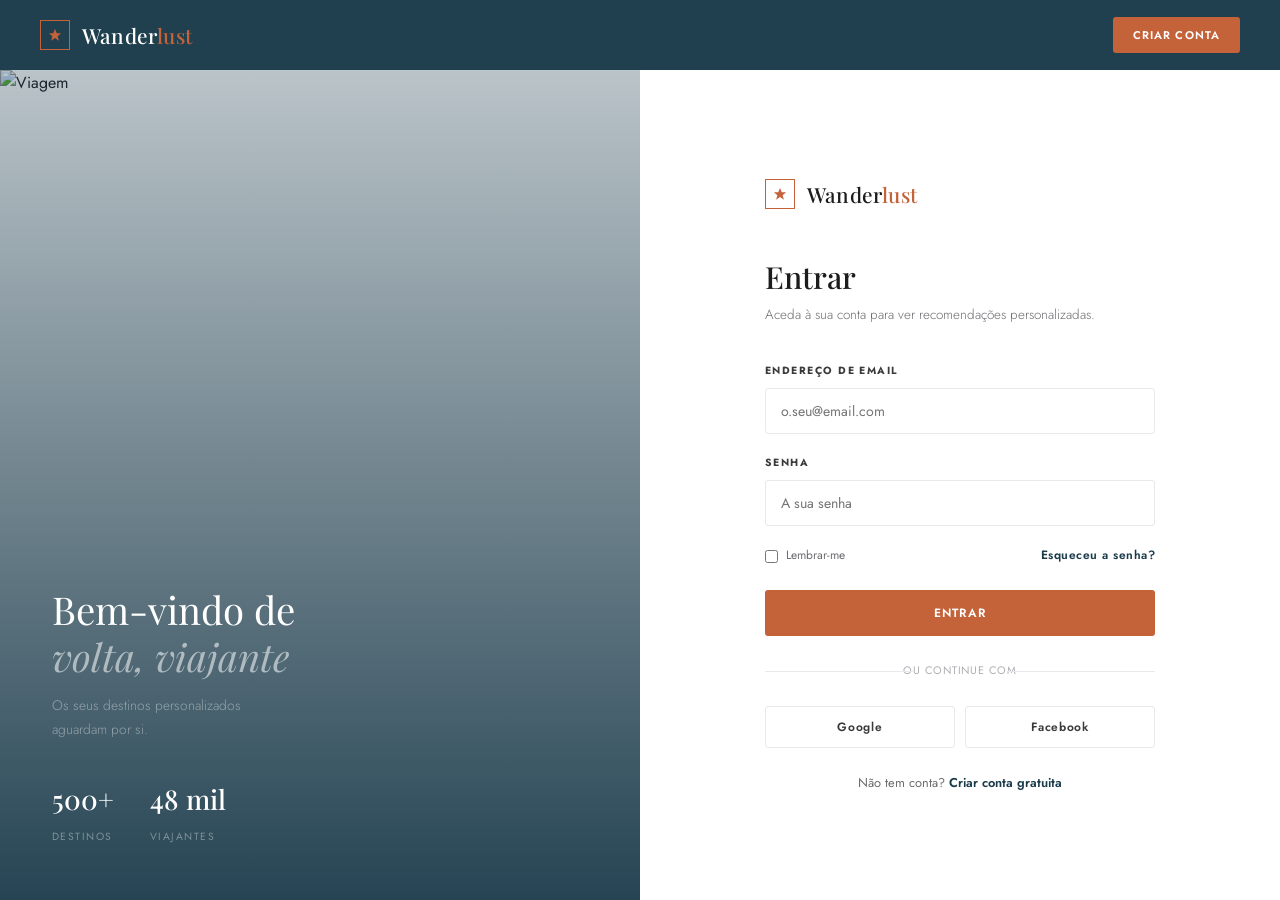
==== commit 6f02aa4b: "Adicionando O Scprit de Machine Learning Content- Based(55%) + Collaborative Filtering(45%)" ====
--- a/dashboard.html
+++ b/dashboard.html
@@ -196,7 +196,7 @@
           <div class="modal-price" id="modal-price"></div>
           <div style="display:flex;gap:10px;flex-wrap:wrap">
             <button class="btn btn-ghost btn-sm" id="modal-fav-btn">Guardar</button>
-            <button class="btn btn-primary btn-sm" onclick="showToast('Funcionalidade disponível em breve.','')">Planear viagem</button>
+            <button class="btn btn-primary btn-sm" onclick="window.location.href='planear.html?dest='+activeModalId">Planear viagem</button>
           </div>
         </div>
       </div>
@@ -204,6 +204,7 @@
   </div>
 
   <script src="js/script.js"></script>
+  <script src="js/ml.js"></script>
   <script>
     // Mobile sidebar
     document.getElementById('mobile-sidebar-btn')?.addEventListener('click', () => {
